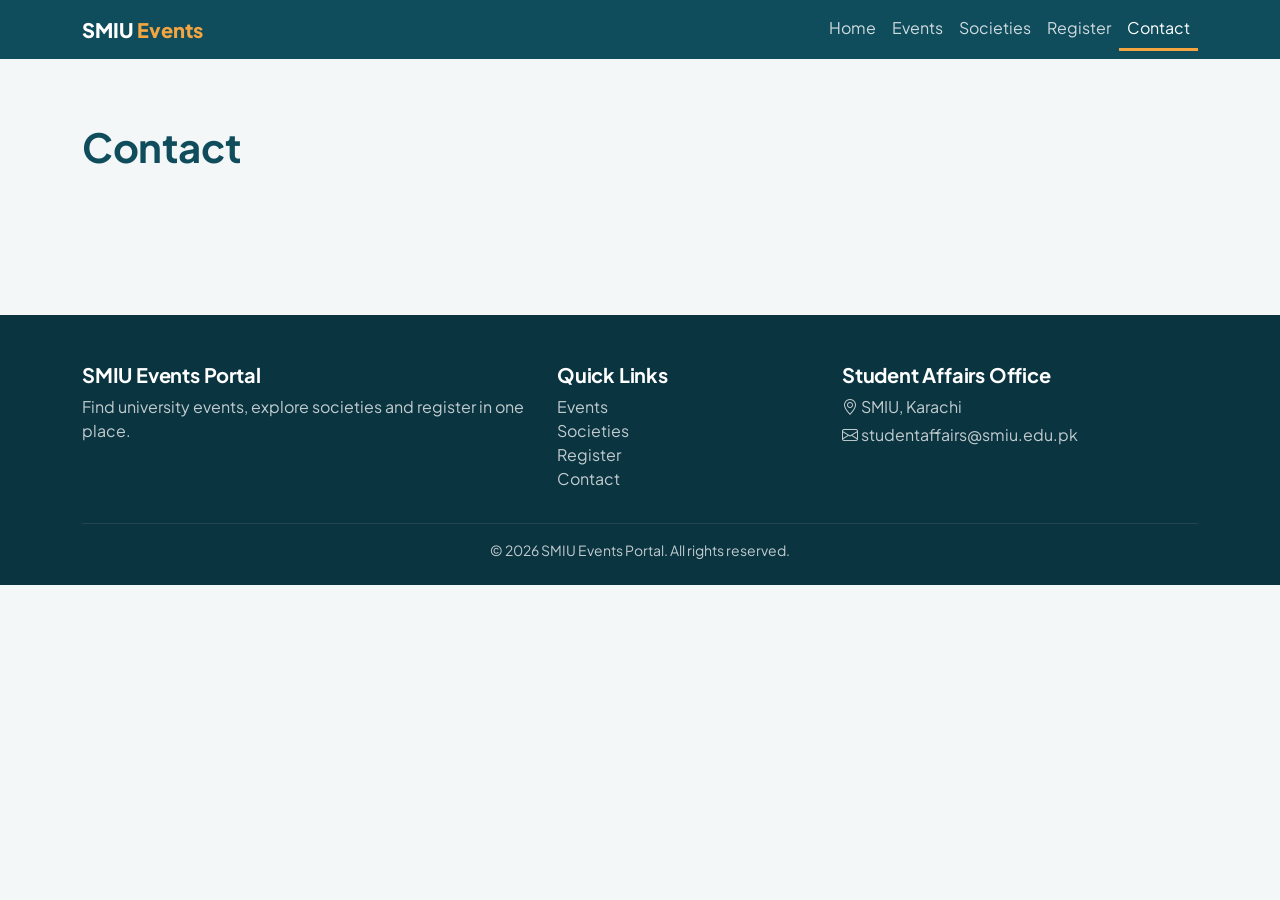
==== contact.html @ 8d489b0e "Move all starter files and README to root" ====
<!DOCTYPE html>
<html lang="en">
<head>
  <meta charset="UTF-8">
  <meta name="viewport" content="width=device-width, initial-scale=1">
  <title>Contact | SMIU Events Portal</title>
  <!-- Bootstrap 5.3.3 CSS -->
  <link href="https://cdn.jsdelivr.net/npm/bootstrap@5.3.3/dist/css/bootstrap.min.css" rel="stylesheet">
  <!-- Bootstrap Icons -->
  <link href="https://cdn.jsdelivr.net/npm/bootstrap-icons@1.11.3/font/bootstrap-icons.min.css" rel="stylesheet">
  <!-- Font -->
  <link href="https://fonts.googleapis.com/css2?family=Plus+Jakarta+Sans:wght@400;600;700;800&display=swap" rel="stylesheet">
  <!-- Our own CSS (must come AFTER Bootstrap) -->
  <link href="css/style.css" rel="stylesheet">
</head>
<body>

  <!-- ===== NAVBAR (same on every page) ===== -->
  <header>
    <nav class="navbar navbar-expand-lg smiu-navbar navbar-dark sticky-top">
      <div class="container">
        <a class="navbar-brand" href="index.html">SMIU <span>Events</span></a>
        <button class="navbar-toggler" type="button" data-bs-toggle="collapse"
                data-bs-target="#mainNav" aria-controls="mainNav" aria-expanded="false" aria-label="Toggle navigation">
          <span class="navbar-toggler-icon"></span>
        </button>
        <div class="collapse navbar-collapse" id="mainNav">
          <ul class="navbar-nav ms-auto">
          <li class="nav-item"><a class="nav-link" href="index.html">Home</a></li>
          <li class="nav-item"><a class="nav-link" href="events.html">Events</a></li>
          <li class="nav-item"><a class="nav-link" href="societies.html">Societies</a></li>
          <li class="nav-item"><a class="nav-link" href="register.html">Register</a></li>
          <li class="nav-item"><a class="nav-link active" href="contact.html" aria-current="page">Contact</a></li>
          </ul>
        </div>
      </div>
    </nav>
  </header>

  <!-- ===== MAIN CONTENT ===== -->
  <main>
    <section class="section-padding">
      <div class="container">
        <h1 class="section-title">Contact</h1>
        <!-- TODO: build this page on your own branch -->
      </div>
    </section>
  </main>

  <!-- ===== FOOTER (same on every page) ===== -->
  <footer class="smiu-footer">
    <div class="container">
      <div class="row g-4">
        <div class="col-md-5">
          <h5>SMIU Events Portal</h5>
          <p>Find university events, explore societies and register in one place.</p>
        </div>
        <div class="col-6 col-md-3">
          <h5>Quick Links</h5>
          <ul class="list-unstyled">
            <li><a href="events.html">Events</a></li>
            <li><a href="societies.html">Societies</a></li>
            <li><a href="register.html">Register</a></li>
            <li><a href="contact.html">Contact</a></li>
          </ul>
        </div>
        <div class="col-6 col-md-4">
          <h5>Student Affairs Office</h5>
          <p class="mb-1"><i class="bi bi-geo-alt"></i> SMIU, Karachi</p>
          <p class="mb-1"><i class="bi bi-envelope"></i> studentaffairs@smiu.edu.pk</p>
        </div>
      </div>
      <hr class="border-secondary">
      <p class="text-center small mb-0">&copy; 2026 SMIU Events Portal. All rights reserved.</p>
    </div>
  </footer>

  <!-- Bootstrap 5.3.3 JS bundle -->
  <script src="https://cdn.jsdelivr.net/npm/bootstrap@5.3.3/dist/js/bootstrap.bundle.min.js"></script>
</body>
</html>
---- css/style.css ----
/* ==========================================================
   SMIU Events Portal - shared stylesheet
   Linked AFTER Bootstrap so these rules can override it.
   ========================================================== */

/* ---------- 1. Colour theme and fonts (CSS variables) ---------- */
:root {
  --smiu-primary: #0f4c5c;      /* deep teal */
  --smiu-primary-dark: #0a3440;
  --smiu-accent: #f2a541;       /* amber */
  --smiu-accent-dark: #d98a1f;
  --smiu-surface: #f3f7f7;      /* light page background */
  --smiu-text: #1d2b2f;
  --smiu-muted: #5d6f74;
  --smiu-radius: 14px;
  --smiu-shadow: 0 10px 24px rgba(15, 76, 92, 0.18);
}

/* ---------- 2. Base styles ---------- */
body {
  font-family: "Plus Jakarta Sans", system-ui, -apple-system, "Segoe UI", sans-serif;
  color: var(--smiu-text);
  background-color: var(--smiu-surface);
}

h1, h2, h3, h4, h5 {
  font-weight: 700;
  letter-spacing: -0.01em;
}

/* ---------- 3. Navbar ---------- */
.smiu-navbar {
  background-color: var(--smiu-primary);
}

.smiu-navbar .navbar-brand {
  color: #fff;
  font-weight: 800;
}

.smiu-navbar .navbar-brand span {
  color: var(--smiu-accent);
}

.smiu-navbar .nav-link {
  color: rgba(255, 255, 255, 0.8);
  border-bottom: 3px solid transparent;
  transition: color 0.2s, border-color 0.2s;
}

.smiu-navbar .nav-link:hover,
.smiu-navbar .nav-link.active {
  color: #fff;
  border-bottom-color: var(--smiu-accent);   /* highlights the active page */
}

/* ---------- 4. Hero section (gradient) ---------- */
.hero-section {
  background: linear-gradient(135deg, var(--smiu-primary-dark) 0%, var(--smiu-primary) 55%, #1b7a8c 100%);
  color: #fff;
  padding: 6rem 0 5rem;
}

.hero-section .lead {
  max-width: 36rem;
  color: rgba(255, 255, 255, 0.85);
}

/* ---------- 5. Custom button ---------- */
.btn-smiu {
  background-color: var(--smiu-accent);
  color: var(--smiu-primary-dark);
  font-weight: 700;
  border: none;
  border-radius: 50px;
  padding: 0.7rem 1.8rem;
  transition: background-color 0.2s, transform 0.2s;
}

.btn-smiu:hover {
  background-color: var(--smiu-accent-dark);
  color: var(--smiu-primary-dark);
  transform: translateY(-2px);
}

/* ---------- 6. Section spacing ---------- */
.section-padding {
  padding: 4rem 0;
}

.section-title {
  margin-bottom: 2rem;
  color: var(--smiu-primary);
}

/* ---------- 7. Card hover effect (box-shadow + transform) ---------- */
.event-card,
.society-card,
.team-card {
  border: none;
  border-radius: var(--smiu-radius);
  overflow: hidden;
  transition: transform 0.25s ease, box-shadow 0.25s ease;
}

.event-card:hover,
.society-card:hover,
.team-card:hover {
  transform: translateY(-6px);
  box-shadow: var(--smiu-shadow);
}

/* ---------- 8. Carousel (featured events) ---------- */
.featured-slide {
  min-height: 320px;
  border-radius: var(--smiu-radius);
  color: #fff;
  display: flex;
  align-items: center;
  padding: 3rem 4rem;
}

.slide-one   { background: linear-gradient(120deg, #0f4c5c, #2a9d8f); }
.slide-two   { background: linear-gradient(120deg, #5f0f40, #c1553b); }
.slide-three { background: linear-gradient(120deg, #23395b, #5c7aea); }

/* ---------- 9. Date / category badges ---------- */
.date-badge {
  background-color: var(--smiu-accent);
  color: var(--smiu-primary-dark);
  font-weight: 700;
}

.category-badge {
  background-color: var(--smiu-primary);
  color: #fff;
}

/* ---------- 10. Feature icons (Why Join section) ---------- */
.feature-icon {
  width: 72px;
  height: 72px;
  border-radius: 50%;
  background-color: var(--smiu-primary);
  color: var(--smiu-accent);
  font-size: 1.9rem;
  display: inline-flex;
  align-items: center;
  justify-content: center;
  margin-bottom: 1rem;
}

/* ---------- 11. Form focus colour ---------- */
.form-control:focus,
.form-select:focus {
  border-color: var(--smiu-primary);
  box-shadow: 0 0 0 0.2rem rgba(15, 76, 92, 0.2);
}

/* ---------- 12. Footer ---------- */
.smiu-footer {
  background-color: var(--smiu-primary-dark);
  color: rgba(255, 255, 255, 0.75);
  padding: 3rem 0 1.5rem;
  margin-top: 3rem;
}

.smiu-footer a {
  color: rgba(255, 255, 255, 0.75);
  text-decoration: none;
}

.smiu-footer a:hover {
  color: var(--smiu-accent);
}

.smiu-footer h5 {
  color: #fff;
}

/* ---------- 13. Phone tweaks ---------- */
@media (max-width: 576px) {
  .hero-section { padding: 4rem 0 3rem; }
  .featured-slide { padding: 2rem 1.5rem; }
}
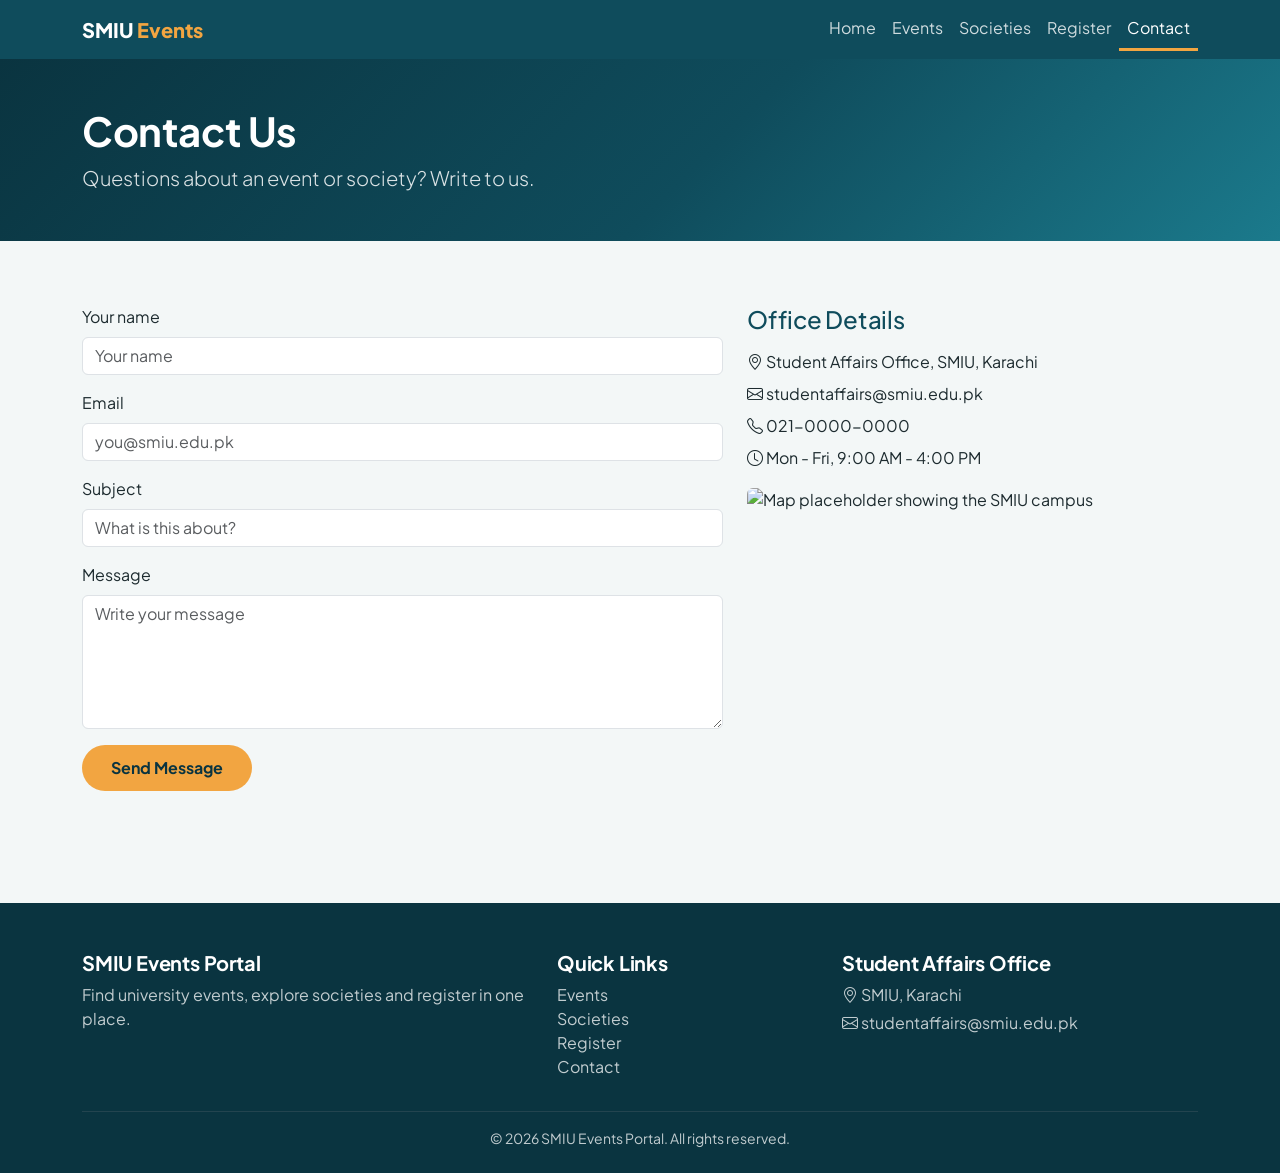
==== commit 5636cb74: "Add contact form and office details" ====
--- a/contact.html
+++ b/contact.html
@@ -39,10 +39,50 @@
 
   <!-- ===== MAIN CONTENT ===== -->
   <main>
+       <!-- ===== PAGE HEADER ===== -->
+    <section class="hero-section py-5">
+      <div class="container">
+        <h1>Contact Us</h1>
+        <p class="lead mb-0">Questions about an event or society? Write to us.</p>
+      </div>
+    </section>
+
+    <!-- ===== CONTACT FORM + OFFICE DETAILS ===== -->
     <section class="section-padding">
       <div class="container">
-        <h1 class="section-title">Contact</h1>
-        <!-- TODO: build this page on your own branch -->
+        <div class="row g-4">
+          <div class="col-12 col-lg-7">
+            <form class="contact-form-panel">
+              <div class="mb-3">
+                <label for="cName" class="form-label">Your name</label>
+                <input type="text" class="form-control" id="cName" placeholder="Your name" required>
+              </div>
+              <div class="mb-3">
+                <label for="cEmail" class="form-label">Email</label>
+                <input type="email" class="form-control" id="cEmail" placeholder="you@smiu.edu.pk" required>
+              </div>
+              <div class="mb-3">
+                <label for="cSubject" class="form-label">Subject</label>
+                <input type="text" class="form-control" id="cSubject" placeholder="What is this about?" required>
+              </div>
+              <div class="mb-3">
+                <label for="cMessage" class="form-label">Message</label>
+                <textarea class="form-control" id="cMessage" rows="5" placeholder="Write your message" required></textarea>
+              </div>
+              <button type="submit" class="btn btn-smiu">Send Message</button>
+            </form>
+          </div>
+          <div class="col-12 col-lg-5">
+            <h2 class="h4 section-title mb-3">Office Details</h2>
+            <ul class="list-unstyled">
+              <li class="mb-2"><i class="bi bi-geo-alt"></i> Student Affairs Office, SMIU, Karachi</li>
+              <li class="mb-2"><i class="bi bi-envelope"></i> studentaffairs@smiu.edu.pk</li>
+              <li class="mb-2"><i class="bi bi-telephone"></i> 021-0000-0000</li>
+              <li class="mb-3"><i class="bi bi-clock"></i> Mon - Fri, 9:00 AM - 4:00 PM</li>
+            </ul>
+            <img src="images/map-placeholder.jpg" class="img-fluid rounded" alt="Map placeholder showing the SMIU campus">
+          </div>
+        </div>
       </div>
     </section>
   </main>
@@ -79,3 +119,5 @@
   <script src="https://cdn.jsdelivr.net/npm/bootstrap@5.3.3/dist/js/bootstrap.bundle.min.js"></script>
 </body>
 </html>
+
+<!-- Member 3: Contact Form & Meet the Team Section (Ibrahim) -->
--- a/css/style.css
+++ b/css/style.css
@@ -180,7 +180,87 @@
 
 /* ---------- 13. Phone tweaks ---------- */
 @media (max-width: 576px) {
-  .hero-section { padding: 4rem 0 3rem; }
+  .hero-section { padding: 3rem 0 2.5rem; }
+  .hero-section h1 { font-size: 2rem; }
   .featured-slide { padding: 2rem 1.5rem; }
 }
-
+/* ---------- Carousel photos ---------- */
+.carousel-photo {
+  height: 340px;
+  object-fit: cover;
+  border-radius: var(--smiu-radius);
+}
+
+.featured-caption {
+  background: rgba(10, 52, 64, 0.75);
+  border-radius: var(--smiu-radius);
+  padding: 1rem 1.25rem;
+  bottom: 1.5rem;
+  left: 8%;
+  right: 8%;
+}
+
+ alpha
+
+/* ---------- 14. Events & Schedule Table Styling ---------- */
+.schedule-table thead {
+  background-color: var(--smiu-primary);
+  color: #fff;
+}
+
+.schedule-table tbody tr:hover {
+  background-color: rgba(15, 76, 92, 0.08);
+}
+
+.event-banner {
+  border-radius: var(--smiu-radius);
+  max-height: 420px;
+  object-fit: cover;
+  width: 100%;
+}
+
+.status-open {
+  background-color: #198754;
+  color: #fff;
+}
+
+.status-closing {
+  background-color: var(--smiu-accent);
+  color: var(--smiu-primary-dark);
+}
+
+@media (max-width: 576px) {
+  .featured-caption p { display: none; }
+}
+/* ---------- Why Join icon hover ---------- */
+.feature-icon {
+  transition: transform 0.25s ease, background-color 0.25s ease;
+}
+
+.feature-icon:hover {
+  transform: scale(1.1);
+  background-color: var(--smiu-primary-dark);
+}
+ibrahim
+/* ---------- 15. Societies & Registration Form Styling ---------- */
+.society-badge {
+  background-color: var(--smiu-primary);
+  color: var(--smiu-accent);
+  font-weight: 600;
+}
+
+.alert-smiu {
+  background-color: rgba(15, 76, 92, 0.1);
+  border-left: 4px solid var(--smiu-primary);
+  color: var(--smiu-text);
+}
+
+main
+main
+/* ---------- Contact page ---------- */
+.contact-form-panel {
+  background-color: #fff;
+  padding: 2rem;
+  border-radius: var(--smiu-radius);
+  box-shadow: 0 4px 14px rgba(0, 0, 0, 0.06);
+}
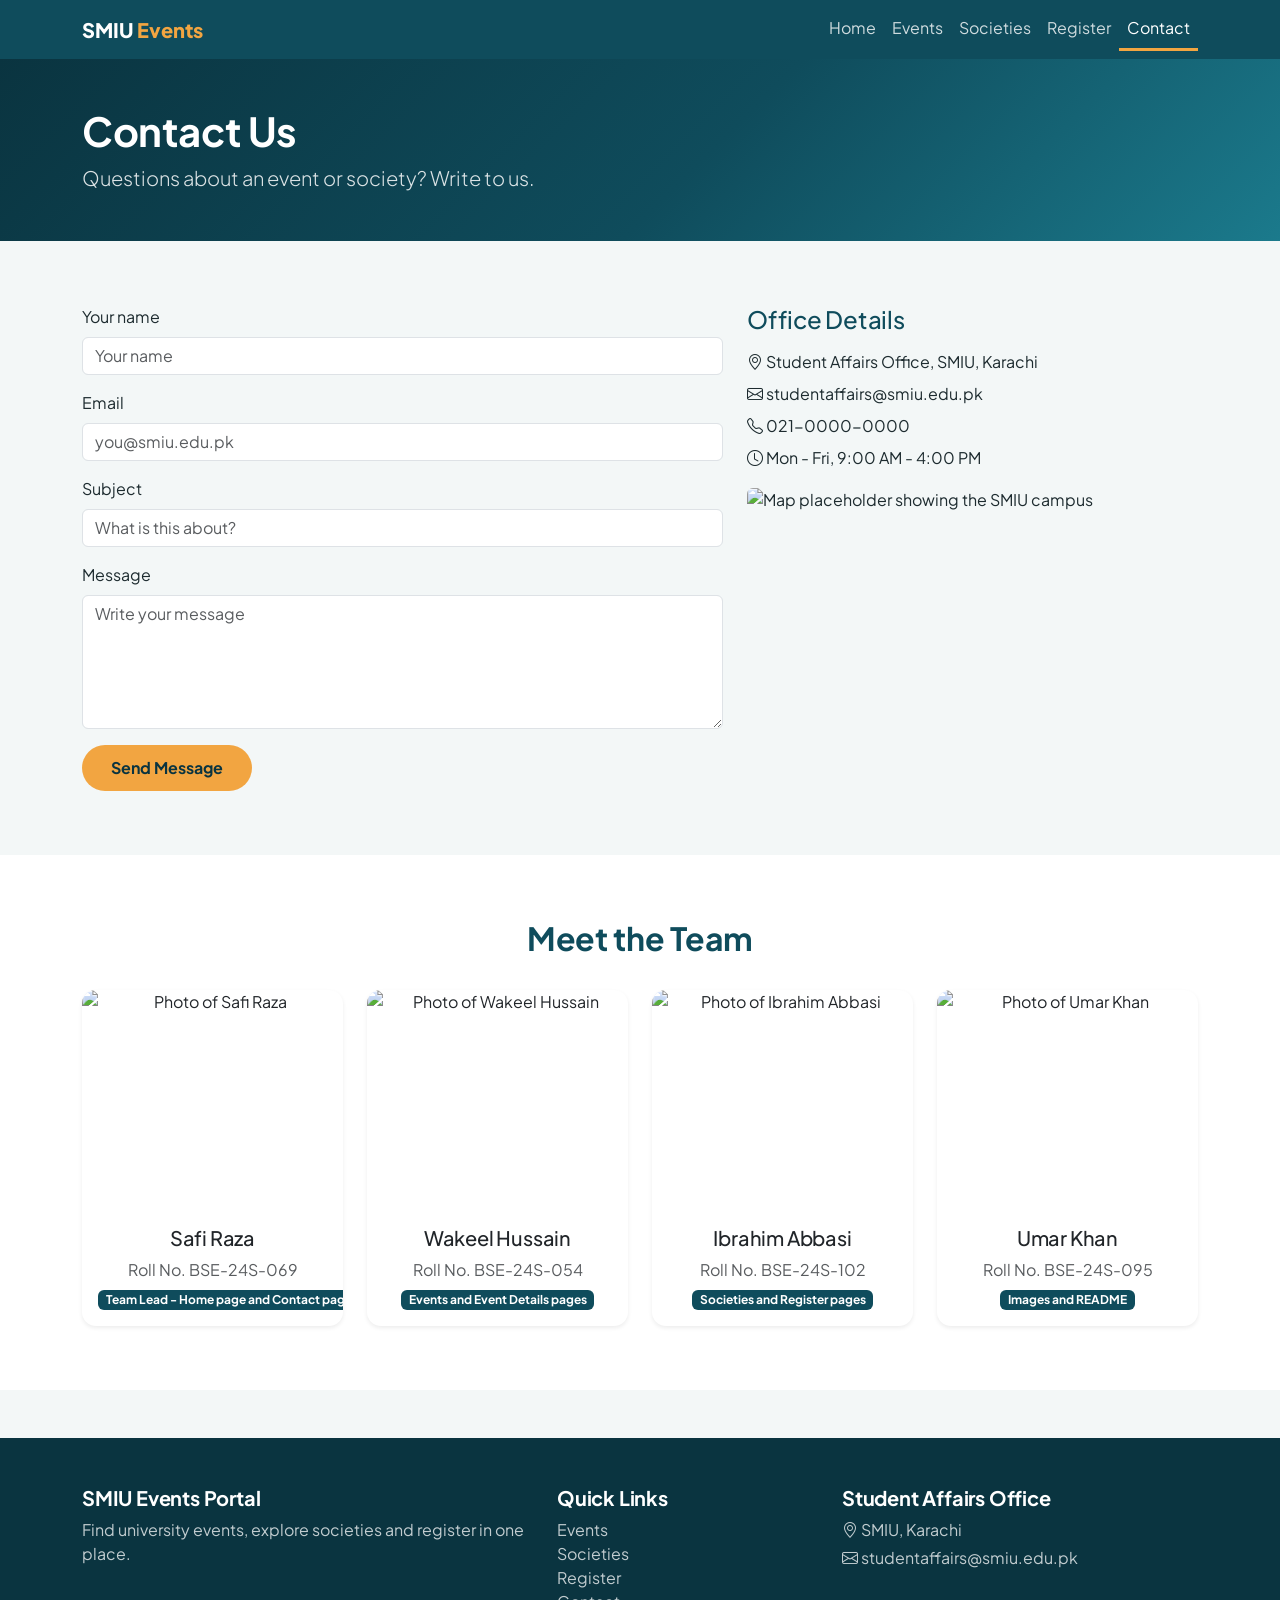
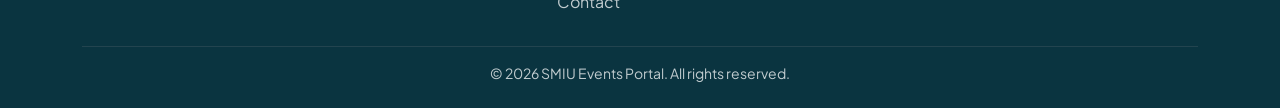
==== commit e0c3e0dd: "Add Meet the Team cards" ====
--- a/contact.html
+++ b/contact.html
@@ -85,6 +85,54 @@
         </div>
       </div>
     </section>
+        <!-- ===== MEET THE TEAM ===== -->
+    <section class="section-padding bg-white">
+      <div class="container">
+        <h2 class="section-title text-center">Meet the Team</h2>
+        <div class="row g-4 justify-content-center">
+          <div class="col-12 col-sm-6 col-lg-3">
+            <div class="card team-card text-center h-100 shadow-sm">
+              <img src="images/team-member-1.jpg" class="card-img-top" alt="Photo of Safi Raza">
+              <div class="card-body">
+                <h3 class="h5">Safi Raza</h3>
+                <p class="mb-1 text-muted">Roll No. BSE-24S-069</p>
+                <span class="badge category-badge">Team Lead - Home page and Contact page</span>
+              </div>
+            </div>
+          </div>
+          <div class="col-12 col-sm-6 col-lg-3">
+            <div class="card team-card text-center h-100 shadow-sm">
+              <img src="images/team-member-2.jpg" class="card-img-top" alt="Photo of Wakeel Hussain">
+              <div class="card-body">
+                <h3 class="h5">Wakeel Hussain</h3>
+                <p class="mb-1 text-muted">Roll No. BSE-24S-054</p>
+                <span class="badge category-badge">Events and Event Details pages</span>
+              </div>
+            </div>
+          </div>
+          <div class="col-12 col-sm-6 col-lg-3">
+            <div class="card team-card text-center h-100 shadow-sm">
+              <img src="images/team-member-3.jpg" class="card-img-top" alt="Photo of Ibrahim Abbasi">
+              <div class="card-body">
+                <h3 class="h5">Ibrahim Abbasi</h3>
+                <p class="mb-1 text-muted">Roll No. BSE-24S-102</p>
+                <span class="badge category-badge">Societies and Register pages</span>
+              </div>
+            </div>
+          </div>
+          <div class="col-12 col-sm-6 col-lg-3">
+            <div class="card team-card text-center h-100 shadow-sm">
+              <img src="images/team-member-4.jpg" class="card-img-top" alt="Photo of Umar Khan">
+              <div class="card-body">
+                <h3 class="h5">Umar Khan</h3>
+                <p class="mb-1 text-muted">Roll No. BSE-24S-095</p>
+                <span class="badge category-badge">Images and README</span>
+              </div>
+            </div>
+          </div>
+        </div>
+      </div>
+    </section>
   </main>
 
   <!-- ===== FOOTER (same on every page) ===== -->
--- a/css/style.css
+++ b/css/style.css
@@ -263,4 +263,9 @@
   padding: 2rem;
   border-radius: var(--smiu-radius);
   box-shadow: 0 4px 14px rgba(0, 0, 0, 0.06);
+}
+/* ---------- Team cards ---------- */
+.team-card .card-img-top {
+  height: 220px;
+  object-fit: cover;
 }
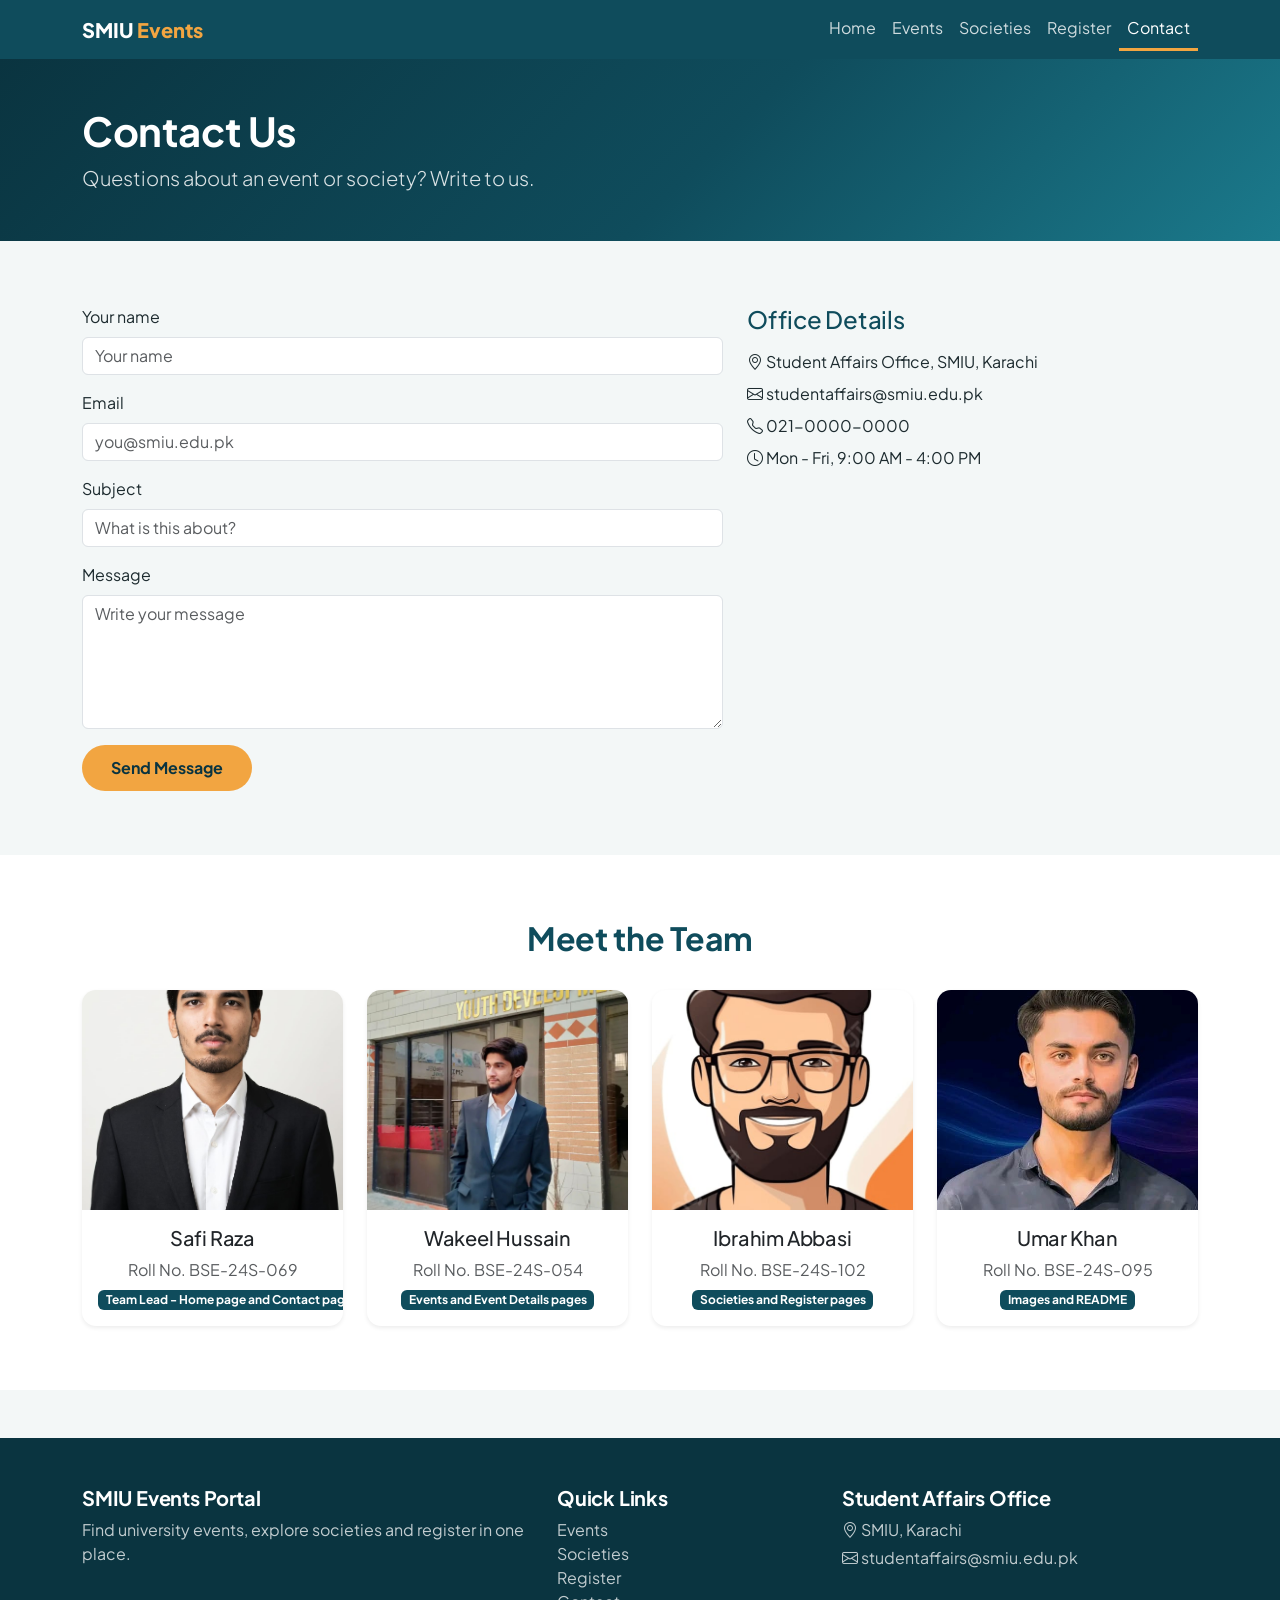
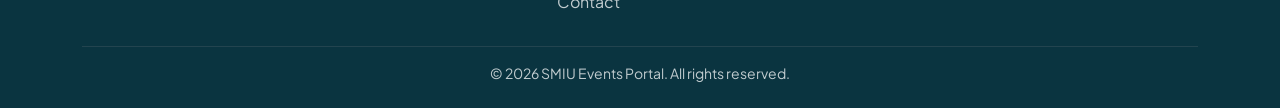
==== commit ee30fe98: "Replace map placeholder with live Google Map" ====
--- a/contact.html
+++ b/contact.html
@@ -80,8 +80,14 @@
               <li class="mb-2"><i class="bi bi-telephone"></i> 021-0000-0000</li>
               <li class="mb-3"><i class="bi bi-clock"></i> Mon - Fri, 9:00 AM - 4:00 PM</li>
             </ul>
-            <img src="images/map-placeholder.jpg" class="img-fluid rounded" alt="Map placeholder showing the SMIU campus">
-          </div>
+            <div class="ratio ratio-16x9 rounded overflow-hidden">
+  <iframe
+    src="https://www.google.com/maps?q=Sindh+Madressatul+Islam+University+Karachi&output=embed"
+    title="Map showing the SMIU campus in Karachi"
+    loading="lazy"
+    referrerpolicy="no-referrer-when-downgrade"
+    allowfullscreen></iframe>
+</div>
         </div>
       </div>
     </section>
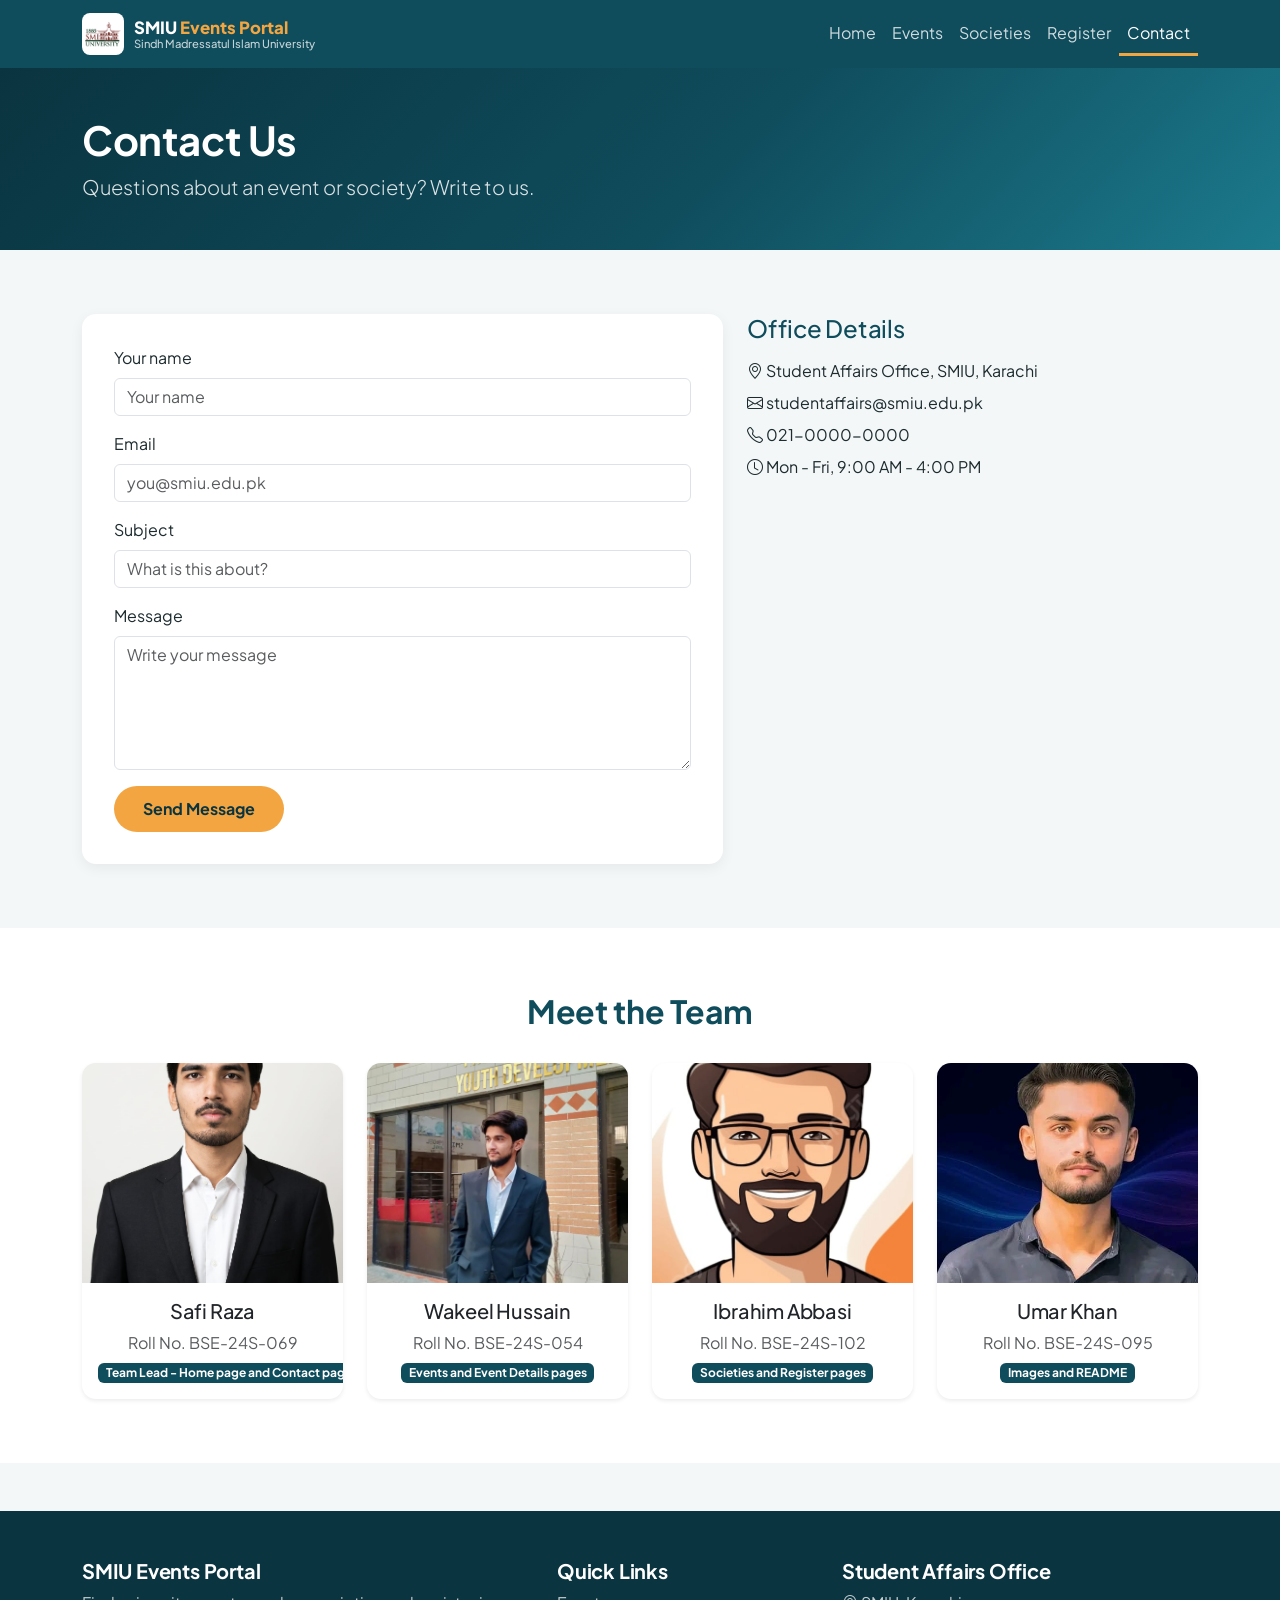
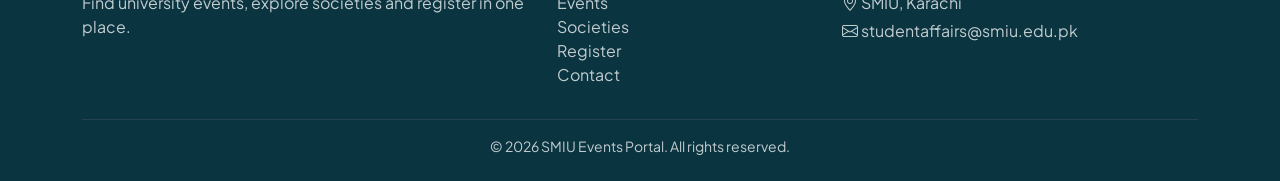
==== commit a0b9c1c9: "Add SMIU logo and full name to navbar on all pages" ====
--- a/contact.html
+++ b/contact.html
@@ -19,7 +19,7 @@
   <header>
     <nav class="navbar navbar-expand-lg smiu-navbar navbar-dark sticky-top">
       <div class="container">
-        <a class="navbar-brand" href="index.html">SMIU <span>Events</span></a>
+        <a class="navbar-brand d-flex align-items-center" href="index.html"><img src="images/smiu-logo.png" alt="SMIU logo" class="brand-logo"><span class="brand-text"><strong>SMIU <span>Events Portal</span></strong><small>Sindh Madressatul Islam University</small></span></a>
         <button class="navbar-toggler" type="button" data-bs-toggle="collapse"
                 data-bs-target="#mainNav" aria-controls="mainNav" aria-expanded="false" aria-label="Toggle navigation">
           <span class="navbar-toggler-icon"></span>
--- a/css/style.css
+++ b/css/style.css
@@ -1,7 +1,7 @@
-/* ==========================================================
+/* 
    SMIU Events Portal - shared stylesheet
    Linked AFTER Bootstrap so these rules can override it.
-   ========================================================== */
+   */
 
 /* ---------- 1. Colour theme and fonts (CSS variables) ---------- */
 :root {
@@ -255,8 +255,6 @@
   color: var(--smiu-text);
 }
 
-main
-main
 /* ---------- Contact page ---------- */
 .contact-form-panel {
   background-color: #fff;
@@ -268,4 +266,74 @@
 .team-card .card-img-top {
   height: 220px;
   object-fit: cover;
+}
+/* ---------- Home hero with campus photo ---------- */
+.hero-campus {
+  background:
+    linear-gradient(100deg, rgba(10, 52, 64, 0.92) 0%, rgba(15, 76, 92, 0.75) 45%, rgba(15, 76, 92, 0.25) 100%),
+    url("../images/campus-hero.jpg") center / cover no-repeat;
+  padding: 7rem 0 6rem;
+}
+
+.hero-kicker {
+  text-transform: uppercase;
+  letter-spacing: 0.12em;
+  font-size: 0.8rem;
+  font-weight: 700;
+  color: var(--smiu-accent);
+  margin-bottom: 0.75rem;
+}
+
+.hero-stats {
+  max-width: 28rem;
+}
+
+.hero-stats strong {
+  display: block;
+  font-size: 1.6rem;
+  color: var(--smiu-accent);
+}
+
+.hero-stats span {
+  font-size: 0.85rem;
+  color: rgba(255, 255, 255, 0.8);
+}
+
+@media (max-width: 576px) {
+  .hero-campus {
+    background:
+      linear-gradient(rgba(10, 52, 64, 0.88), rgba(10, 52, 64, 0.72)),
+      url("../images/campus-hero.jpg") center / cover no-repeat;
+    padding: 4.5rem 0 3.5rem;
+  }
+}
+/* ---------- Navbar logo and full name ---------- */
+.brand-logo {
+  height: 42px;
+  width: auto;
+  background-color: #fff;
+  border-radius: 8px;
+  padding: 3px;
+  margin-right: 0.6rem;
+}
+
+.smiu-navbar .navbar-brand .brand-text {
+  display: flex;
+  flex-direction: column;
+  line-height: 1.1;
+  color: #fff;
+}
+
+.brand-text strong {
+  font-size: 1.05rem;
+}
+
+.brand-text small {
+  font-size: 0.7rem;
+  font-weight: 500;
+  color: rgba(255, 255, 255, 0.75);
+}
+
+@media (max-width: 400px) {
+  .brand-text small { display: none; }
 }
